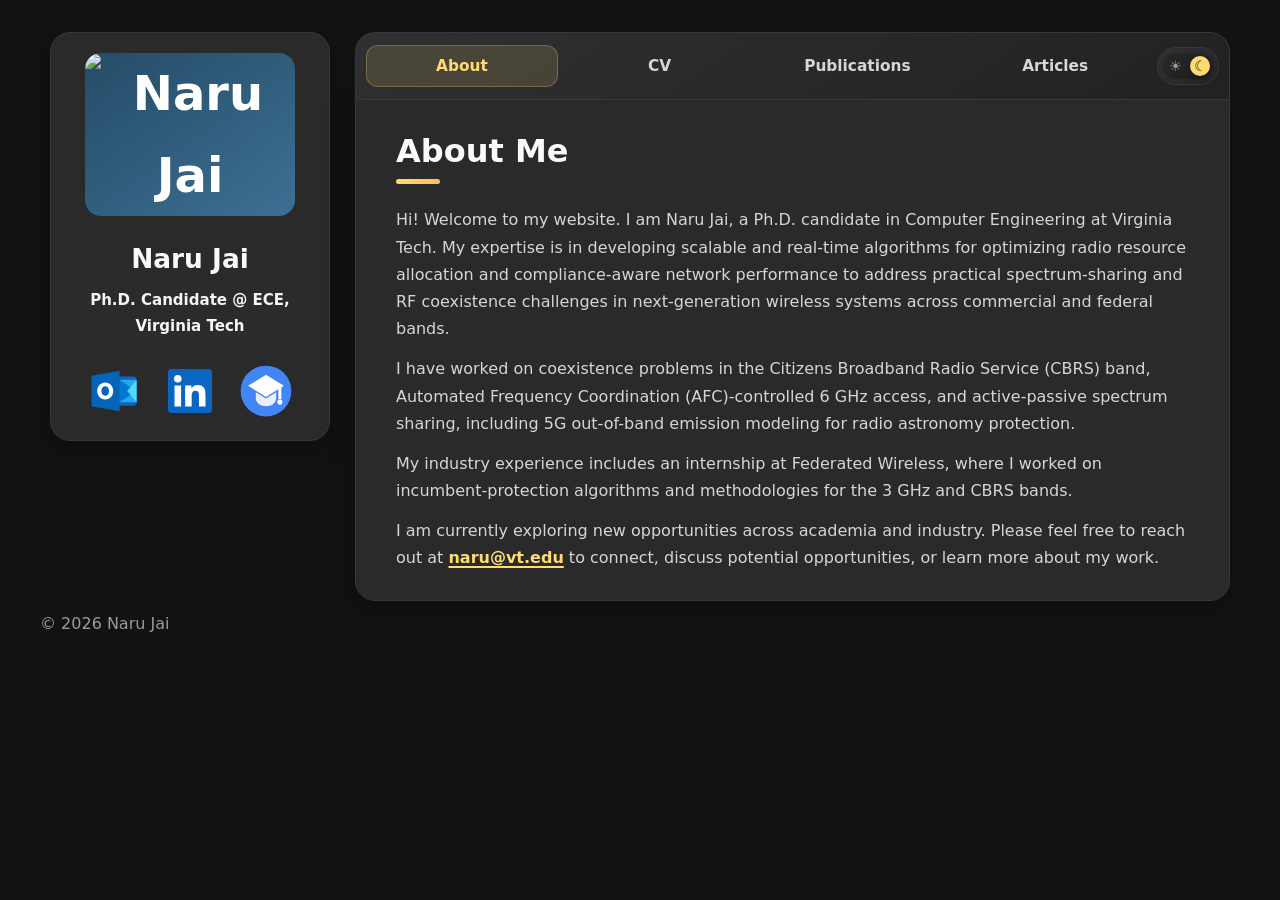
==== index.html @ 55a19f5f "Add files via upload" ====
<!doctype html>
<html lang="en">
  <head>
    <meta charset="utf-8" />
    <meta name="viewport" content="width=device-width, initial-scale=1" />
    <meta
      name="description"
      content="Naru Jai's academic website with research, publications, CV, projects, and awards."
    />
    <title>Naru Jai | Electrical and Computer Engineering</title>
    <link rel="stylesheet" href="styles.css" />
  </head>
  <body>
    <main class="layout">
      <aside class="sidebar" data-sidebar>
        <div class="sidebar-info">
          <img
            class="avatar-box profile-photo"
            src="assets/profile.jpg"
            alt="Naru Jai"
          />
          <div class="info-content">
            <h1 class="name">Naru Jai</h1>
            <p class="title">Ph.D. Candidate @ ECE,<br />Virginia Tech</p>
            <ul class="social-links" aria-label="Profile links">
              <li>
                <a class="social-link outlook-logo" href="mailto:naru@vt.edu" aria-label="Email Naru Jai">
                  <svg viewBox="0 0 48 48" focusable="false" aria-hidden="true">
                    <path fill="#0A66C2" d="M28 11h14c1.1 0 2 .9 2 2v22c0 1.1-.9 2-2 2H28V11Z" />
                    <path fill="#28A8EA" d="M28 14h16v20H28V14Z" />
                    <path fill="#0078D4" d="M28 13.6 44 24 28 34.4V13.6Z" />
                    <path fill="#50D9FF" d="M44 14.3 35.8 24 44 33.7V14.3Z" />
                    <path fill="#0364B8" d="M4 10.4 29 6v36L4 37.6V10.4Z" />
                    <path fill="#fff" d="M16.2 16.5c-4.2 0-7.1 3.2-7.1 7.5s2.9 7.5 7.1 7.5 7.1-3.2 7.1-7.5-2.9-7.5-7.1-7.5Zm0 3.2c2 0 3.4 1.6 3.4 4.3s-1.4 4.3-3.4 4.3-3.4-1.6-3.4-4.3 1.4-4.3 3.4-4.3Z" />
                  </svg>
                </a>
              </li>
              <li>
                <a class="social-link linkedin-logo" href="https://www.linkedin.com/in/naru-jai-ba98071a1/" aria-label="Naru Jai on LinkedIn">
                  <svg viewBox="0 0 24 24" focusable="false" aria-hidden="true">
                    <path fill="#0A66C2" d="M22.23 0H1.77C.79 0 0 .77 0 1.73v20.54C0 23.23.79 24 1.77 24h20.46c.98 0 1.77-.77 1.77-1.73V1.73C24 .77 23.21 0 22.23 0Z" />
                    <path fill="#fff" d="M7.12 20.45H3.56V9h3.56v11.45ZM5.34 7.43a2.06 2.06 0 1 1 0-4.13 2.06 2.06 0 0 1 0 4.13Zm15.11 13.02h-3.55v-5.57c0-1.33-.03-3.04-1.85-3.04-1.85 0-2.14 1.45-2.14 2.94v5.67H9.35V9h3.41v1.56h.05c.48-.9 1.64-1.85 3.37-1.85 3.6 0 4.27 2.37 4.27 5.46v6.28Z" />
                  </svg>
                </a>
              </li>
              <li>
                <a
                  class="social-link scholar-logo"
                  href="https://scholar.google.com/citations?user=_3fTdqYAAAAJ&hl=en&oi=ao"
                  aria-label="Naru Jai on Google Scholar"
                >
                  <svg viewBox="0 0 48 48" focusable="false" aria-hidden="true">
                    <circle cx="24" cy="24" r="21" fill="#4285F4" />
                    <path fill="#fff" d="M24 10.5 9.2 19.7 24 29l14.8-9.3L24 10.5Z" />
                    <path fill="#e8f0fe" d="M15.6 25v5.3c0 3.6 3.8 6.4 8.4 6.4s8.4-2.8 8.4-6.4V25L24 30.3 15.6 25Z" />
                    <path fill="#fff" d="M36.7 20.1v10.7h-2.5v-9.1l2.5-1.6Z" />
                    <circle cx="35.5" cy="33.2" r="2.1" fill="#fff" />
                  </svg>
                </a>
              </li>
            </ul>
          </div>
        </div>
      </aside>

      <div class="main-content">
        <nav class="navbar">
          <ul class="navbar-list">
            <li><button class="navbar-link active" data-nav-link>About</button></li>
            <li><button class="navbar-link" data-nav-link>CV</button></li>
            <li><button class="navbar-link" data-nav-link>Publications</button></li>
            <li><button class="navbar-link" data-nav-link>Articles</button></li>
            <li>
              <button class="theme-toggle" type="button" data-theme-toggle aria-label="Switch to light mode">
                <span class="theme-toggle-track" aria-hidden="true">
                  <span class="theme-toggle-thumb"></span>
                  <span class="theme-symbol sun-symbol">☀</span>
                  <span class="theme-symbol moon-symbol">☾</span>
                </span>
              </button>
            </li>
          </ul>
        </nav>

        <article class="page active" data-page="about">
          <header><h2 class="article-title">About Me</h2></header>
          <section class="about-text">
            <p>
              Hi! Welcome to my website. I am Naru Jai, a Ph.D. candidate in Computer Engineering at Virginia Tech. My expertise is in developing scalable and real-time algorithms for optimizing radio resource allocation and compliance-aware network performance to address practical spectrum-sharing and RF coexistence challenges in next-generation wireless systems across commercial and federal bands.
            </p>
            <p>
              I have worked on coexistence problems in the Citizens Broadband Radio Service (CBRS) band, Automated Frequency Coordination (AFC)-controlled 6 GHz access, and active-passive spectrum sharing, including 5G out-of-band emission modeling for radio astronomy protection.
            </p>
            <p>
              My industry experience includes an internship at Federated Wireless, where I worked on incumbent-protection algorithms and methodologies for the 3 GHz and CBRS bands.
            </p>
            <p>
              I am currently exploring new opportunities across academia and industry. Please feel free to reach out at <a class="inline-email-link" href="mailto:naru@vt.edu">naru@vt.edu</a> to connect, discuss potential opportunities, or learn more about my work.
            </p>
          </section>

        </article>

        <article class="page" data-page="cv">
          <header class="article-header cv-header">
            <h2 class="article-title">CV</h2>
            <a class="cv-download-link" href="assets/CV_Website.pdf" download>
              <svg viewBox="0 0 24 24" focusable="false" aria-hidden="true">
                <path
                  d="M8.7 12.8 14.6 7c1.3-1.3 3.5-1.3 4.8 0s1.3 3.5 0 4.8l-8 8c-1.9 1.9-5.1 1.9-7 0s-1.9-5.1 0-7l8.6-8.6c2.5-2.5 6.5-2.5 9 0"
                  fill="none"
                  stroke="currentColor"
                  stroke-linecap="round"
                  stroke-linejoin="round"
                  stroke-width="2"
                />
              </svg>
              <span>Download Complete CV</span>
            </a>
          </header>
          <section class="timeline-section resume-card">
            <h3 class="section-title">Education</h3>
            <ol class="timeline-list">
              <li><h4>Doctor of Philosophy, Computer Engineering</h4><span>Virginia Tech, Aug. 2019 - Aug. 2026</span></li>
              <li><h4>Master of Science, Computer Engineering</h4><span>Virginia Tech, Aug. 2019 - May 2022</span></li>
              <li><h4>Bachelor of Engineering, Electronics and Telecommunication</h4><span>University of Mumbai, Jul. 2014 - Jun. 2018</span></li>
            </ol>
          </section>

          <section class="timeline-section resume-card">
            <h3 class="section-title">Experience</h3>
            <ol class="timeline-list">
              <li><h4>Graduate Research Assistant</h4><span>Bradley Department of ECE and Commonwealth Cyber Initiative (CCI), Virginia Tech, Aug. 2020 - May 2026</span></li>
              <li><h4>Technology Intern</h4><span>Federated Wireless, May 2022 - Aug. 2022</span></li>
              <li>
                <h4>Graduate Teaching Assistant</h4>
                <span>Virginia Tech ECE</span>
                <ul class="experience-detail-list">
                  <li>ECE 2274 - Electronic Circuits Laboratory I, Aug. 2019 - Dec. 2019</li>
                  <li>ECE 3274 - Electronic Circuits Laboratory II, Jan. 2020 - May 2020</li>
                </ul>
              </li>
            </ol>
          </section>

          <section class="resume-card">
            <h3 class="section-title">Skills</h3>
            <ul class="skill-list">
              <li><strong>Programming:</strong> MATLAB, Python, C/C++, Java</li>
              <li><strong>Simulation Tools:</strong> Jupyter, Spyder, Eclipse</li>
              <li><strong>Optimization:</strong> Gurobi, CVX</li>
              <li><strong>Geospatial Tools:</strong> QGIS, Google Earth Pro</li>
            </ul>
          </section>

          <section class="resume-card">
            <h3 class="section-title">Patent</h3>
            <ul class="skill-list">
              <li>Move Lists for Interference Management in Shared Radio Spectrum, U.S. Patent Application No. 63/764,924 (Pending).</li>
            </ul>
          </section>

          <section class="timeline-section resume-card">
            <h3 class="section-title">Honors and Awards</h3>
            <ol class="timeline-list">
              <li>
                <h4>CCI Research Paper Showcase, 2025</h4>
                <span>
                  Research paper “Out-of-Band Interference Management to Protect Radio
                  Astronomy” was featured by the Commonwealth Cyber Initiative as impactful
                  CCI-funded research in wireless systems.
                </span>
              </li>
              <li>
                <h4>Vanu Bose Best Paper Award, 2024</h4>
                <span>
                  Awarded by the National Spectrum Consortium at IEEE MILCOM for “Out-of-Band
                  Interference Management to Protect Radio Astronomy,” with an associated
                  $5,000 prize.
                </span>
              </li>
              <li>
                <h4>IEEE MILCOM Student Travel Grant, 2024</h4>
                <span>
                  Received a $250 NSF-sponsored student travel grant to attend IEEE MILCOM
                  in Washington, D.C.
                </span>
              </li>
              <li>
                <h4>IEEE DySPAN Student Travel Grant, 2024</h4>
                <span>
                  Received a $1,500 NSF-sponsored student travel grant to attend IEEE DySPAN
                  in Washington, D.C.
                </span>
              </li>
              <li>
                <h4>CCI SWVA Cyber Innovation Scholar, 2023 and 2024</h4>
                <span>
                  Awarded $2,000 professional development grants in both years through the
                  Commonwealth Cyber Initiative SWVA Cyber Scholars Program.
                </span>
              </li>
              <li>
                <h4>IEEE INFOCOM Student Travel Grant, 2023</h4>
                <span>
                  Received a $1,000 NSF-sponsored travel grant to attend IEEE INFOCOM in
                  Hoboken, New Jersey.
                </span>
              </li>
              <li>
                <h4>Best Poster Award, 2022</h4>
                <span>
                  Recognized at the CCI SWVA Student Researcher Showcase for the poster
                  “Robust Interference Mitigation for Spectrum Sharing in the CBRS Band.”
                </span>
              </li>
              <li>
                <h4>Best Paper Runner-up Award, 2021</h4>
                <span>
                  Received at IEEE DySPAN for “Optimal Channel Allocation in the CBRS Band
                  with Shipborne Radar Incumbents.”
                </span>
              </li>
              <li>
                <h4>Late Prof. Sundararajan Award, 2018</h4>
                <span>
                  Received at INNOVEX, Don Bosco Institute of Technology, for the project
                  “Near Real-Time Sensing System for Hydroponics-based Urban Farming.”
                </span>
              </li>
              <li>
                <h4>Ranked 3rd in Undergraduate Program, 2014 - 2016</h4>
                <span>
                  Secured 3rd rank during the first two years of the undergraduate program
                  at Don Bosco Institute of Technology in a class of 80 students.
                </span>
              </li>
            </ol>
          </section>

          <section class="resume-card">
            <div class="section-title-row">
              <h3 class="section-title">Reviewer Service</h3>
              <a class="section-link" href="https://www.webofscience.com/wos/author/record/LFV-2636-2024">Web of Science</a>
            </div>
            <ul class="skill-list">
              <li>IEEE Transactions on Cognitive Communications and Networking (TCCN)</li>
              <li>IEEE Internet of Things Journal (IoT-J)</li>
              <li>IEEE Transactions on Communications (TCOM)</li>
            </ul>
          </section>

          <section class="timeline-section resume-card">
            <h3 class="section-title">Presentations</h3>
            <ol class="timeline-list">
              <li><h4>Varuna: Maximizing 5G Coverage with Out-of-Band Interference Protection for Radio Astronomy</h4><span>IEEE MILCOM 2025, Los Angeles, CA, Oct. 2025</span></li>
              <li><h4>Out-of-Band Interference Management to Protect Radio Astronomy</h4><span>IEEE MILCOM 2024, Washington, D.C., Oct. 2024</span></li>
              <li><h4>Interference-Aware Spectrum Sharing for 5G-Passive Service Coexistence</h4><span>Poster, IEEE MILCOM Young Scholar Workshop, Washington, D.C., Oct. 2024</span></li>
              <li><h4>Out-of-Band Interference Management to Protect Radio Astronomy</h4><span>Poster, CCI Symposium 2024, Richmond, VA, Apr. 2024</span></li>
              <li><h4>An Optimized Move List for DPA in CBRS</h4><span>IEEE DySPAN 2024, Washington, D.C., May 2024</span></li>
              <li><h4>Robust Interference Mitigation for Spectrum Sharing in the CBRS Band</h4><span>Poster, CCI Showcase 2023, Virginia Tech, Blacksburg, VA, Mar. 2023</span></li>
              <li><h4>Optimal Channel Allocation in the CBRS Band with Shipborne Radar Incumbents</h4><span>IEEE DySPAN 2021, Virtual Conference, Dec. 2021</span></li>
            </ol>
          </section>

        </article>

        <article class="page" data-page="publications">
          <header><h2 class="article-title">Publications</h2></header>
          <section class="resume-card">
            <h3 class="section-title">Journal and Magazine Papers</h3>
            <ol class="publication-list">
              <li><strong>N. Jai</strong>, Y. Shi, W. Lou, L. DaSilva, and Y.T. Hou, "Optimizing 5G Coverage under Out-of-Band Interference Protection for Radio Astronomy," <em>IEEE Transactions on Cognitive Communications and Networking</em>, under review.</li>
              <li><strong>N. Jai</strong>, Y. Shi, Y. Wu, Y.T. Hou, W. Lou, and L. DaSilva, "Revolving Move Lists: A Novel Approach to Ensure Fairness During Interference Protection Periods in CBRS," <em>IEEE Transactions on Cognitive Communications and Networking</em>, under review.</li>
              <li><strong>N. Jai</strong>, Y. Shi, H. Zeng, W. Lou, and Y.T. Hou, "Pay-As-You-Go via Spectrum Bux: A New Paradigm for Dynamic Spectrum Access," <em>IEEE Communications Magazine</em>, accepted, 2026.</li>
              <li><strong>N. Jai</strong>, Y. Shi, M. Olfat, J.H. Reed, L. DaSilva, W. Lou, and Y.T. Hou, "An Optimized Move List for Dynamic Protection Area in CBRS," <em>IEEE Transactions on Cognitive Communications and Networking</em>, vol. 11, no. 3, pp. 1382-1396, June 2025.</li>
              <li><strong>N. Jai</strong>, Y. Shi, S. Li, C. Li, Y.T. Hou, W. Lou, J.H. Reed, M. Olfat, S. Kompella, and L. DaSilva, "Modeling and Optimization of Channel Allocation for PAL and GAA Users in the CBRS Band," <em>IEEE Transactions on Cognitive Communications and Networking</em>, vol. 10, no. 1, pp. 1-20, Feb. 2024.</li>
            </ol>
          </section>

          <section class="resume-card">
            <h3 class="section-title">Conference Papers</h3>
            <ol class="publication-list">
              <li><strong>N. Jai</strong>, Y. Shi, W. Lou, L. DaSilva, and Y.T. Hou, "Varuna: Maximizing 5G Coverage with Out-of-Band Interference Protection for Radio Astronomy," in <em>Proc. IEEE MILCOM</em>, 6 pages, Oct. 6-10, 2025, Los Angeles, CA, USA.</li>
              <li><strong>N. Jai</strong>, Y. Shi, Y. Wu, Y.T. Hou, W. Lou and L. DaSilva, "Taking Turns: Toward Revolving Move Lists for Interference Protection in CBRS," in <em>Proc. IEEE DySPAN</em>, 8 pages, May 12-16, 2025, London, UK.</li>
              <li><strong>N. Jai</strong>, Y. Shi, W. Lou, L. DaSilva, and Y.T. Hou, "Out-of-Band Management to Protect Radio Astronomy," in <em>Proc. IEEE MILCOM</em>, pp. 1150-1155, Oct. 28-Nov. 1, 2024, Washington D.C., USA. <span class="badge">Vanu Bose Best Paper Award</span></li>
              <li><strong>N. Jai</strong>, Y. Shi, M. Olfat, J.H. Reed, L. DaSilva, W. Lou, and Y.T. Hou, "An Optimized Move List for DPA in CBRS," in <em>Proc. IEEE DySPAN</em>, pp. 88-96, May 13-16, 2024, Washington D.C., USA.</li>
              <li><strong>N. Jai</strong>, S. Li, C. Li, Y.T. Hou, W. Lou, J.H. Reed and S. Kompella, "Optimal Channel Allocation in the CBRS Band with Shipborne Radar Incumbents," in <em>Proc. IEEE DySPAN</em>, pp. 80-88, Dec. 13-15, 2021, Virtual. <span class="badge">Best Paper Runner-up Award</span></li>
              <li><strong>N. Jai</strong>, B. Dontha, A. Tripathy and S. S. Mande, "Near Real Time - Sensing System for Hydroponics Based Urban Farming," in <em>Proc. IEEE I2CT</em>, 5 pages, Apr. 6-8, 2018, Pune, India.</li>
            </ol>
          </section>
        </article>

        <article class="page" data-page="articles">
          <header><h2 class="article-title">Articles</h2></header>
          <section class="blog-posts">
            <article>
              <span>2025</span>
              <h3>Multi-List Strategy for Spectrum Interference Management</h3>
              <p>
                Virginia Tech Intellectual Properties technology listing for a dynamic
                interference-management strategy in shared-spectrum environments.
              </p>
              <a href="https://vtip.technologypublisher.com/technology/58028">View technology</a>
            </article>
            <article>
              <span>2025</span>
              <h3>Out-of-Band Interference Management to Protect Radio Astronomy</h3>
              <p>
                CCI Research Paper Showcase feature for the IEEE MILCOM paper recognized
                with the Dr. Vanu Bose Best Paper Award.
              </p>
              <a href="https://cyberinitiative.org/research/research-showcase/2025/out-of-band.html">Read article</a>
            </article>
            <article>
              <span>2024</span>
              <h3>NSC Distributes Fourth Annual Bose Paper Award</h3>
              <p>
                National Spectrum Consortium announcement for the Vanu Bose Best Paper Award.
              </p>
              <a href="https://www.nationalspectrumconsortium.org/news-detail/nsc-distributes-fourth-annual-bose-paper-award">Read article</a>
            </article>
            <article>
              <span>2022</span>
              <h3>Students Bring Spark, Power, and Drive to Cybersecurity Research</h3>
              <p>
                Virginia Tech News feature spotlighting Commonwealth Cyber Initiative student
                researchers, including work on CBRS channel allocation and 5G/Next-G systems.
              </p>
              <a href="https://news.vt.edu/articles/2022/10/students-bring-spark-power-and-drive-to-cybersecurity-research.html">Read article</a>
            </article>
            <article>
              <span>2022</span>
              <h3>Cybersecurity Showcase Conveys Impact and Reach of Student Research</h3>
              <p>
                Virginia Tech News coverage of the CCI Student Researcher Showcase and Best
                Poster Award recognition for spectrum-sharing research.
              </p>
              <a href="https://news.vt.edu/articles/2022/03/cci-swva-showcase-22.html">Read article</a>
            </article>
          </section>
        </article>

      </div>
    </main>

    <footer class="site-footer">
      <p>© <span id="year"></span> Naru Jai</p>
    </footer>

    <script src="script.js"></script>
  </body>
</html>
---- styles.css ----
:root {
  --bg: #121212;
  --eerie-black-1: #1e1e1f;
  --eerie-black-2: #2a2a2b;
  --jet: #383838;
  --onyx: #2b2b2c;
  --white-1: #f5f5f5;
  --white-2: #fafafa;
  --light-gray: #d6d6d6;
  --light-gray-70: rgba(214, 214, 214, 0.7);
  --orange-yellow-crayola: #ffdb70;
  --vegas-gold: #ceb15a;
  --smoky-black: #121212;
  --border-gradient-onyx: linear-gradient(to bottom right, #404040 0%, rgba(64, 64, 64, 0) 50%);
  --text-gradient-yellow: linear-gradient(to right, #ffdb70, #ffbb5c);
  --shadow-1: -4px 8px 24px rgba(0, 0, 0, 0.25);
  --shadow-2: 0 16px 30px rgba(0, 0, 0, 0.25);
}

body.light-theme {
  --smoky-black: #f4f6f8;
  --eerie-black-1: #ffffff;
  --eerie-black-2: #ffffff;
  --jet: #d9e1ea;
  --onyx: #eef3f7;
  --white-1: #17212b;
  --white-2: #121a22;
  --light-gray: #3e4c59;
  --light-gray-70: rgba(62, 76, 89, 0.72);
  --orange-yellow-crayola: #1f6f9f;
  --vegas-gold: #235f86;
  --border-gradient-onyx: linear-gradient(to bottom right, #dce5ee 0%, rgba(220, 229, 238, 0.2) 50%);
  --text-gradient-yellow: linear-gradient(to right, #1f6f9f, #3898c8);
  --shadow-1: -4px 8px 24px rgba(31, 45, 61, 0.1);
  --shadow-2: 0 16px 30px rgba(31, 45, 61, 0.12);
}

* {
  box-sizing: border-box;
}

html {
  scroll-behavior: smooth;
}

body {
  margin: 0;
  background: var(--smoky-black);
  color: var(--white-2);
  font-family: ui-sans-serif, system-ui, -apple-system, BlinkMacSystemFont, "Segoe UI", sans-serif;
  line-height: 1.7;
}

a {
  color: inherit;
  text-decoration: none;
}

button {
  font: inherit;
}

.layout {
  display: grid;
  gap: 25px;
  width: min(1200px, calc(100% - 30px));
  margin: 32px auto 44px;
}

.sidebar,
.page {
  background: var(--eerie-black-2);
  border: 1px solid var(--jet);
  border-radius: 20px;
  box-shadow: var(--shadow-1);
}

.sidebar {
  padding: 20px;
}

.sidebar-info {
  position: relative;
  display: flex;
  align-items: center;
  gap: 28px;
}

.avatar-box {
  display: grid;
  flex: 0 0 132px;
  width: 132px;
  height: 132px;
  place-items: center;
  background: linear-gradient(145deg, #244c67, #3e6f93);
  border-radius: 16px;
  color: #fff;
  font-size: 2rem;
  font-weight: 900;
}

.profile-photo {
  display: block;
  object-fit: cover;
}

.name {
  margin: 0 0 10px;
  color: var(--white-2);
  font-size: 1.65rem;
  line-height: 1.1;
}

.title {
  display: inline-block;
  margin: 0;
  padding: 5px 12px;
  background: var(--onyx);
  border-radius: 8px;
  color: var(--white-1);
  font-size: 0.94rem;
  font-weight: 700;
}

.social-links {
  display: grid;
  grid-template-columns: repeat(3, 58px);
  align-items: center;
  justify-content: center;
  justify-items: center;
  align-self: center;
  width: 100%;
  gap: 18px;
  margin: 18px auto 0;
  padding: 0;
  list-style: none;
}

.social-links li {
  display: grid;
  width: 58px;
  height: 58px;
  place-items: center;
}

.social-link {
  display: inline-flex;
  align-items: center;
  justify-content: center;
  width: 48px;
  height: 48px;
  padding: 0;
  border-radius: 0;
  transition: transform 0.18s ease, filter 0.18s ease;
}

.social-link:hover {
  transform: translateY(-1px);
  filter: brightness(1.08);
}

.social-link svg {
  width: 44px;
  height: 44px;
  overflow: visible;
}

.outlook-logo svg {
  width: 54px;
  height: 54px;
}

.scholar-logo svg {
  width: 58px;
  height: 58px;
}

.main-content {
  position: relative;
  min-width: 0;
}

.navbar {
  position: sticky;
  top: 0;
  z-index: 5;
  margin-bottom: -1px;
  width: 100%;
  padding: 12px 10px;
  background: linear-gradient(145deg, rgba(49, 49, 52, 0.98), rgba(34, 34, 36, 0.98));
  border: 1px solid var(--jet);
  border-radius: 20px 20px 0 0;
  backdrop-filter: blur(10px);
}

.navbar-list {
  display: grid;
  grid-template-columns: repeat(4, minmax(0, 1fr)) 62px;
  gap: 6px;
  align-items: center;
  margin: 0;
  padding: 0;
  list-style: none;
  overflow-x: auto;
  scrollbar-width: none;
}

.navbar-list::-webkit-scrollbar {
  display: none;
}

.navbar-link {
  width: 100%;
  min-height: 42px;
  padding: 0 8px;
  border: 1px solid transparent;
  border-radius: 12px;
  background: transparent;
  color: var(--light-gray);
  cursor: pointer;
  white-space: nowrap;
  font-size: clamp(0.84rem, 1.2vw, 1rem);
  font-weight: 700;
  transition: background 0.18s ease, border-color 0.18s ease, color 0.18s ease, transform 0.18s ease;
}

.navbar-link:hover,
.navbar-link.active {
  background: rgba(255, 219, 112, 0.13);
  border-color: rgba(255, 219, 112, 0.26);
  color: var(--orange-yellow-crayola);
}

.navbar-link:hover {
  transform: none;
}

.theme-toggle {
  display: grid;
  width: 62px;
  min-height: 38px;
  place-items: center;
  padding: 0;
  border: 1px solid var(--jet);
  border-radius: 999px;
  background: linear-gradient(145deg, rgba(255, 255, 255, 0.06), rgba(255, 255, 255, 0.015));
  cursor: pointer;
  transition: border-color 0.18s ease, background 0.18s ease;
}

.theme-toggle:hover {
  border-color: rgba(255, 219, 112, 0.36);
}

.theme-toggle-track {
  position: relative;
  display: grid;
  grid-template-columns: 1fr 1fr;
  width: 50px;
  height: 26px;
  align-items: center;
  background: rgba(0, 0, 0, 0.18);
  border-radius: 999px;
}

.theme-toggle-thumb {
  position: absolute;
  top: 3px;
  left: 3px;
  width: 20px;
  height: 20px;
  background: var(--orange-yellow-crayola);
  border-radius: 50%;
  box-shadow: 0 4px 10px rgba(0, 0, 0, 0.28);
  transform: translateX(24px);
  transition: transform 0.22s ease, background 0.22s ease;
}

.theme-symbol {
  position: relative;
  z-index: 1;
  display: grid;
  place-items: center;
  color: var(--light-gray);
  font-size: 0.88rem;
  font-weight: 900;
  line-height: 1;
}

.sun-symbol {
  color: var(--light-gray-70);
}

.moon-symbol {
  color: #2a2200;
}

body.light-theme .theme-toggle-thumb {
  background: #d8dee6;
  transform: translateX(0);
}

body.light-theme .sun-symbol {
  color: #2a2200;
}

body.light-theme .moon-symbol {
  color: rgba(23, 33, 43, 0.55);
}

body.light-theme .navbar {
  background: linear-gradient(145deg, rgba(255, 255, 255, 0.98), rgba(244, 247, 250, 0.98));
}

body.light-theme .navbar-link {
  color: #17212b;
}

body.light-theme .navbar-link:hover,
body.light-theme .navbar-link.active {
  background: rgba(31, 111, 159, 0.1);
  border-color: rgba(31, 111, 159, 0.2);
  color: #000;
}

body.light-theme .theme-toggle {
  background: #fff;
}

body.light-theme .theme-toggle-track {
  background: rgba(31, 111, 159, 0.08);
}

.page {
  display: none;
  min-height: auto;
  padding: 28px 26px 24px;
  border-radius: 0 0 20px 20px;
  animation: fade 0.35s ease backwards;
}

.page.active {
  display: block;
}

@keyframes fade {
  0% {
    opacity: 0;
    transform: translateY(8px);
  }
  100% {
    opacity: 1;
    transform: translateY(0);
  }
}

.article-title {
  position: relative;
  margin: 0 0 22px;
  padding-bottom: 14px;
  color: var(--white-2);
  font-size: 2rem;
  line-height: 1.2;
}

.article-title::after {
  position: absolute;
  bottom: 0;
  left: 0;
  width: 44px;
  height: 5px;
  background: var(--text-gradient-yellow);
  border-radius: 999px;
  content: "";
}

.article-header {
  display: flex;
  align-items: flex-start;
  justify-content: space-between;
  gap: 18px;
  margin-bottom: 22px;
}

.article-header .article-title {
  margin-bottom: 0;
}

.cv-download-link {
  display: inline-flex;
  align-items: center;
  gap: 8px;
  min-height: 42px;
  margin-top: 2px;
  padding: 0 15px;
  border: 1px solid var(--jet);
  border-radius: 12px;
  background: var(--onyx);
  color: var(--orange-yellow-crayola);
  font-size: 0.92rem;
  font-weight: 850;
  white-space: nowrap;
  box-shadow: var(--shadow-1);
  transition: transform 0.18s ease, border-color 0.18s ease, filter 0.18s ease;
}

.cv-download-link:hover {
  transform: translateY(-1px);
  border-color: rgba(255, 219, 112, 0.45);
  filter: brightness(1.06);
}

.cv-download-link svg {
  width: 19px;
  height: 19px;
  flex: 0 0 auto;
}

.about-text p {
  margin: 0 0 13px;
  color: var(--light-gray);
}

.about-text p:last-child {
  margin-bottom: 0;
}

.inline-email-link {
  color: var(--orange-yellow-crayola);
  font-weight: 800;
  text-decoration: underline;
  text-decoration-thickness: 1.5px;
  text-underline-offset: 3px;
}

.section-title {
  margin: 28px 0 18px;
  color: var(--white-2);
  font-size: 1.28rem;
}

.resume-card {
  margin-top: 18px;
  padding: 22px;
  background: linear-gradient(to bottom right, rgba(255, 255, 255, 0.04), rgba(255, 255, 255, 0.015));
  border: 1px solid var(--jet);
  border-radius: 14px;
  box-shadow: var(--shadow-1);
}

.resume-card:first-of-type {
  margin-top: 0;
}

.resume-card .section-title {
  margin-top: 0;
}

.section-title-row {
  display: flex;
  align-items: center;
  justify-content: space-between;
  gap: 16px;
  margin-bottom: 18px;
}

.section-title-row .section-title {
  margin: 0;
}

.section-link {
  display: inline-flex;
  align-items: center;
  min-height: 32px;
  padding: 0 10px;
  border: 1px solid var(--jet);
  border-radius: 8px;
  background: var(--onyx);
  color: var(--orange-yellow-crayola);
  font-size: 0.86rem;
  font-weight: 800;
  white-space: nowrap;
}

.service-list,
.cards,
.blog-posts,
.resume-grid {
  display: grid;
  gap: 16px;
  margin: 0;
  padding: 0;
  list-style: none;
}

.service-list {
  grid-template-columns: repeat(2, minmax(0, 1fr));
}

.service-list li,
.cards article,
.blog-posts article,
.resume-grid article {
  padding: 20px;
  background: linear-gradient(to bottom right, rgba(255, 255, 255, 0.04), rgba(255, 255, 255, 0.015));
  border: 1px solid var(--jet);
  border-radius: 14px;
  box-shadow: var(--shadow-1);
}

.service-list h4,
.cards h3,
.blog-posts h3,
.resume-grid h3,
.timeline-list h4 {
  margin: 0 0 8px;
  color: var(--white-2);
  line-height: 1.25;
}

.service-list p,
.cards p,
.blog-posts p,
.resume-grid p,
.timeline-list span,
.skill-list li,
.publication-list li {
  color: var(--light-gray);
}

.timeline-list,
.publication-list,
.skill-list {
  display: grid;
  gap: 14px;
  margin: 0;
  padding-left: 1.35rem;
}

.timeline-list li {
  padding-left: 4px;
}

.timeline-list h4 {
  margin-bottom: 3px;
}

.experience-detail-list {
  display: grid;
  gap: 4px;
  margin: 8px 0 0;
  padding-left: 1.05rem;
  color: var(--light-gray);
}

.publication-list strong,
.publication-list em {
  color: var(--white-2);
}

.badge {
  display: inline-block;
  margin-left: 6px;
  padding: 2px 8px;
  border-radius: 999px;
  background: rgba(255, 219, 112, 0.12);
  color: var(--orange-yellow-crayola);
  font-size: 0.8rem;
  font-weight: 800;
}

.blog-posts span {
  color: var(--orange-yellow-crayola);
  font-weight: 900;
}

.project-date {
  display: inline-block;
  margin-bottom: 8px;
  color: var(--orange-yellow-crayola);
  font-size: 0.86rem;
  font-weight: 900;
}

.blog-posts a,
.button-link {
  display: inline-flex;
  width: fit-content;
  margin-top: 12px;
  padding: 9px 12px;
  border: 1px solid var(--jet);
  border-radius: 9px;
  background: var(--onyx);
  color: var(--orange-yellow-crayola);
  font-weight: 800;
}

.site-footer {
  width: min(1200px, calc(100% - 30px));
  margin: -35px auto 35px;
  color: var(--light-gray-70);
}

@media (min-width: 768px) {
  .layout {
    width: min(700px, calc(100% - 40px));
  }

  .page {
    padding: 32px 40px 28px;
  }
}

@media (min-width: 1024px) {
  .layout {
    grid-template-columns: 280px minmax(0, 1fr);
    align-items: start;
    width: min(1180px, calc(100% - 48px));
  }

  .sidebar {
    position: sticky;
    top: 32px;
    max-height: none;
  }

  .sidebar-info {
    flex-direction: column;
    text-align: center;
  }

  .avatar-box {
    width: 210px;
    height: 210px;
    font-size: 3rem;
  }

  .info_more-btn {
    display: none;
  }

  .sidebar-info_more {
    display: block;
  }

  .navbar {
    position: sticky;
    top: 0;
    right: auto;
    width: 100%;
    border-radius: 20px 20px 0 0;
  }

  .page {
    padding-top: 32px;
    border-radius: 0 0 20px 20px;
  }

  .main-content {
    min-width: 0;
  }
}

@media (max-width: 640px) {
  .layout {
    margin-top: 16px;
  }

  .avatar-box {
    flex-basis: 104px;
    width: 104px;
    height: 104px;
    font-size: 1.55rem;
  }

  .name {
    font-size: 1.35rem;
  }

  .title {
    max-width: 170px;
    font-size: 0.84rem;
  }

  .social-link,
  .social-link svg {
    width: 42px;
    height: 42px;
  }

  .social-links {
    grid-template-columns: repeat(3, 52px);
    gap: 14px;
  }

  .navbar {
    position: fixed;
    right: 0;
    bottom: 0;
    left: 0;
    border-radius: 16px 16px 0 0;
  }

  body {
    padding-bottom: 78px;
  }

  .page {
    border-radius: 20px;
  }

  .article-header {
    flex-direction: column;
    gap: 12px;
  }

  .cv-download-link {
    width: 100%;
    justify-content: center;
    white-space: normal;
    text-align: center;
  }

  .service-list {
    grid-template-columns: 1fr;
  }
}
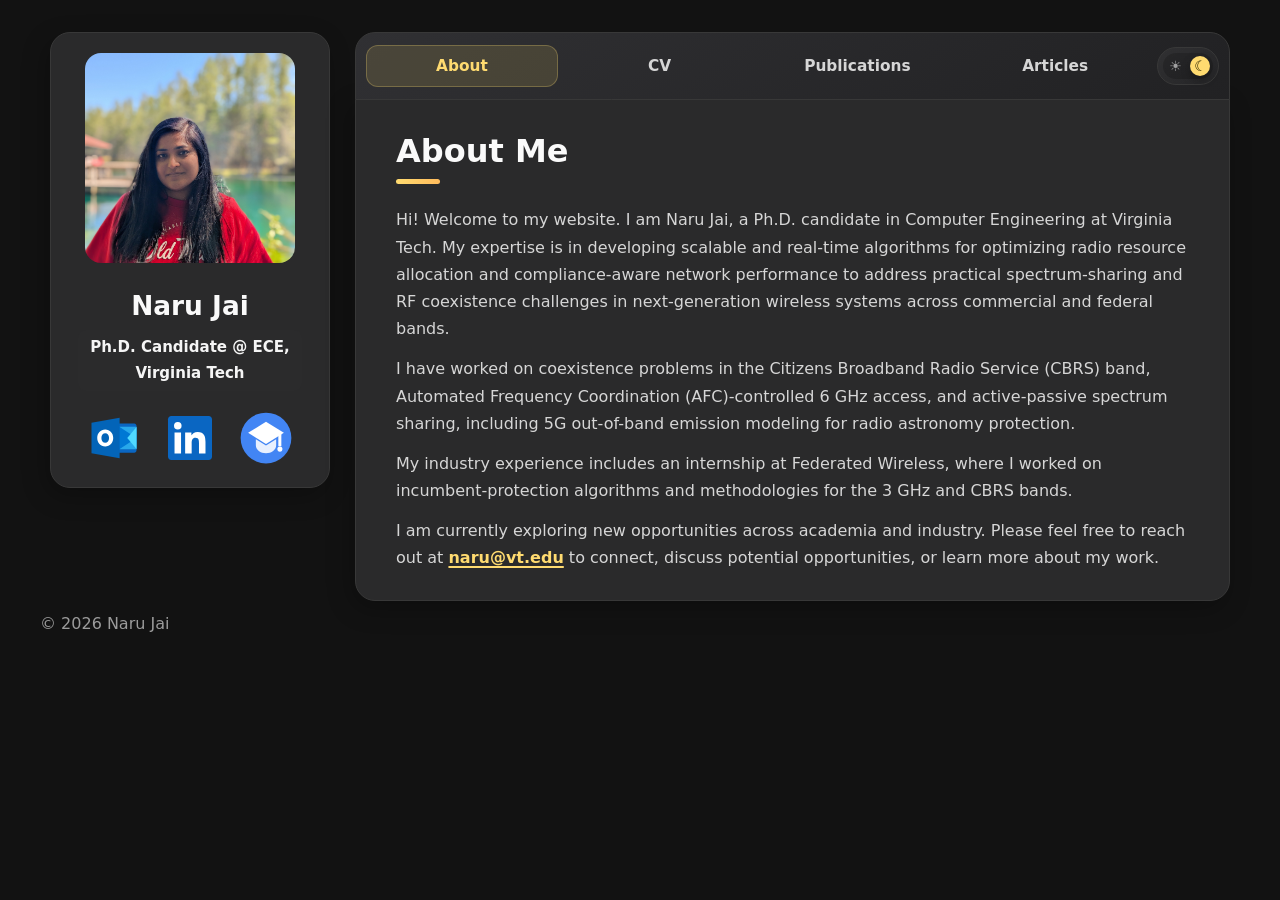
==== commit cb29c4ce: "Add files via upload" ====
--- a/index.html
+++ b/index.html
@@ -16,7 +16,7 @@
         <div class="sidebar-info">
           <img
             class="avatar-box profile-photo"
-            src="assets/profile.jpg"
+            src="profile.jpg"
             alt="Naru Jai"
           />
           <div class="info-content">
@@ -104,7 +104,7 @@
         <article class="page" data-page="cv">
           <header class="article-header cv-header">
             <h2 class="article-title">CV</h2>
-            <a class="cv-download-link" href="assets/CV_Website.pdf" download>
+            <a class="cv-download-link" href="CV_Website.pdf" download>
               <svg viewBox="0 0 24 24" focusable="false" aria-hidden="true">
                 <path
                   d="M8.7 12.8 14.6 7c1.3-1.3 3.5-1.3 4.8 0s1.3 3.5 0 4.8l-8 8c-1.9 1.9-5.1 1.9-7 0s-1.9-5.1 0-7l8.6-8.6c2.5-2.5 6.5-2.5 9 0"
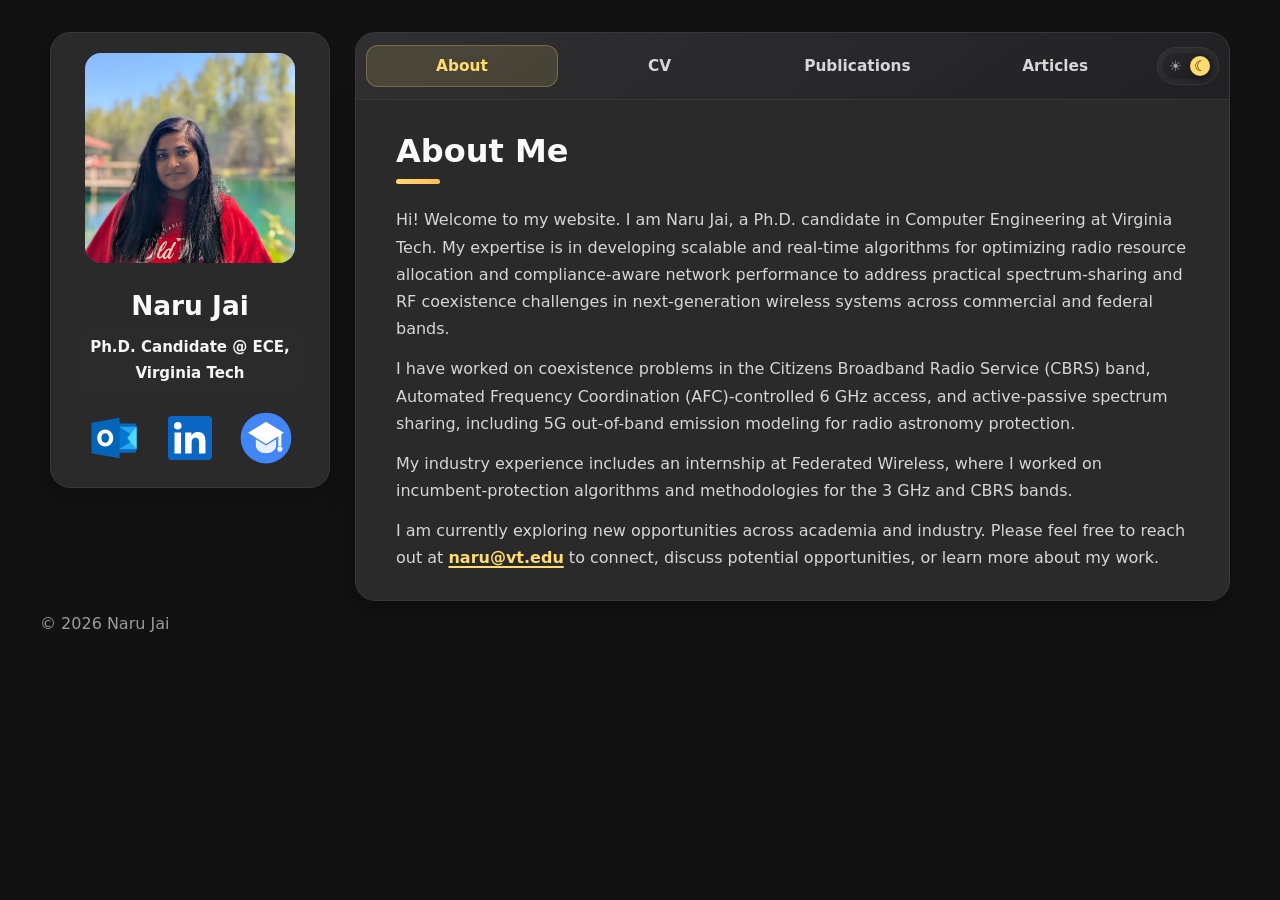
==== commit 70f2a33f: "Update index.html" ====
--- a/index.html
+++ b/index.html
@@ -1,6 +1,7 @@
 <!doctype html>
 <html lang="en">
   <head>
+    <meta name="google-site-verification" content="Apib7-x98H0j5cPqHWwSMm6dNU4GmODRoqxLiDzdx9I" />
     <meta charset="utf-8" />
     <meta name="viewport" content="width=device-width, initial-scale=1" />
     <meta
--- a/styles.css
+++ b/styles.css
@@ -695,6 +695,7 @@
 
   .navbar {
     position: fixed;
+    top: auto;
     right: 0;
     bottom: 0;
     left: 0;
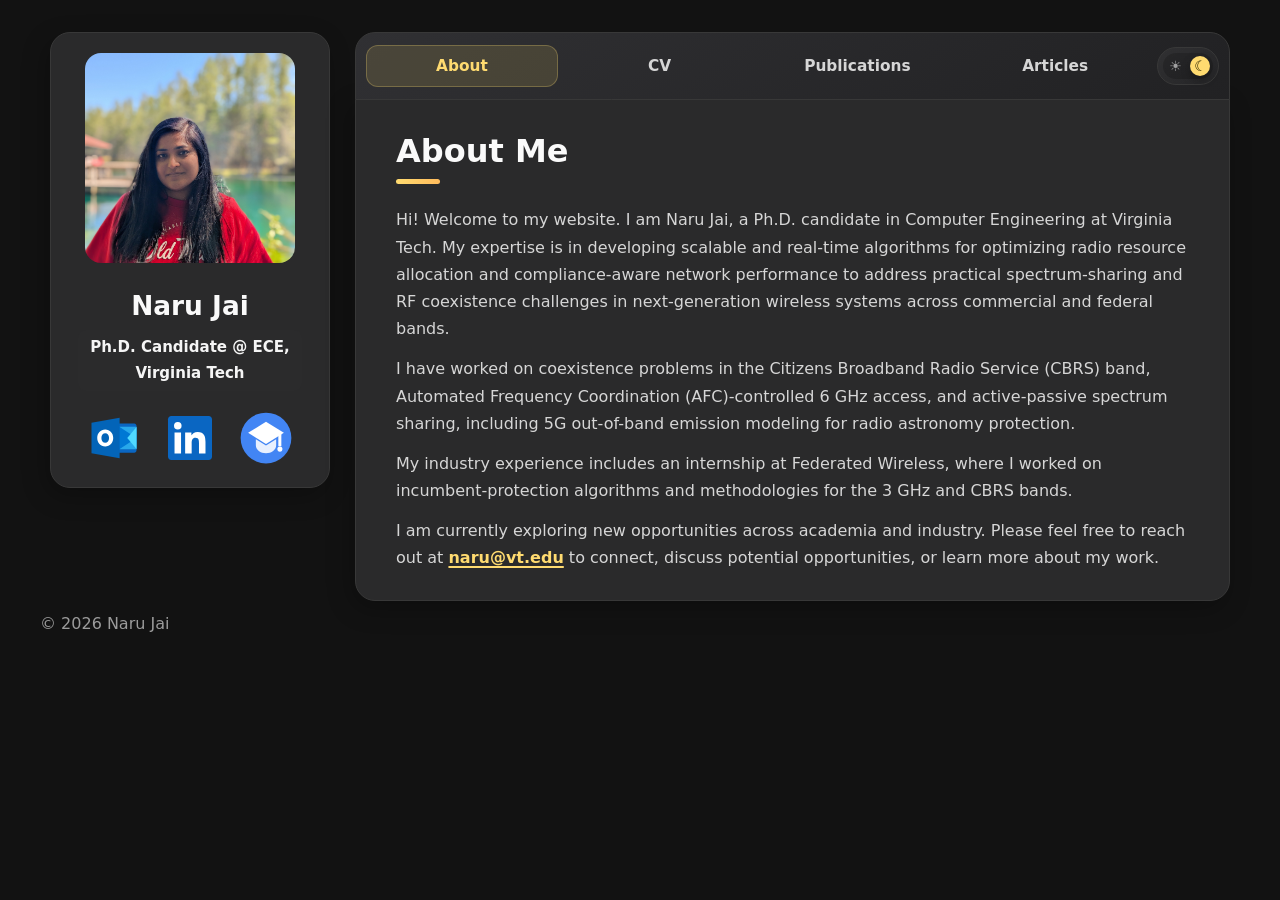
==== commit 90f1d562: "Update index.html" ====
--- a/index.html
+++ b/index.html
@@ -1,7 +1,6 @@
 <!doctype html>
 <html lang="en">
   <head>
-    <meta name="google-site-verification" content="Apib7-x98H0j5cPqHWwSMm6dNU4GmODRoqxLiDzdx9I" />
     <meta charset="utf-8" />
     <meta name="viewport" content="width=device-width, initial-scale=1" />
     <meta
@@ -10,6 +9,7 @@
     />
     <title>Naru Jai | Electrical and Computer Engineering</title>
     <link rel="stylesheet" href="styles.css" />
+    <meta name="google-site-verification" content="cSfP1z-1wbHYwWU4rpjb2guP5vLZPR5PbpY8i_yybEg" />
   </head>
   <body>
     <main class="layout">
